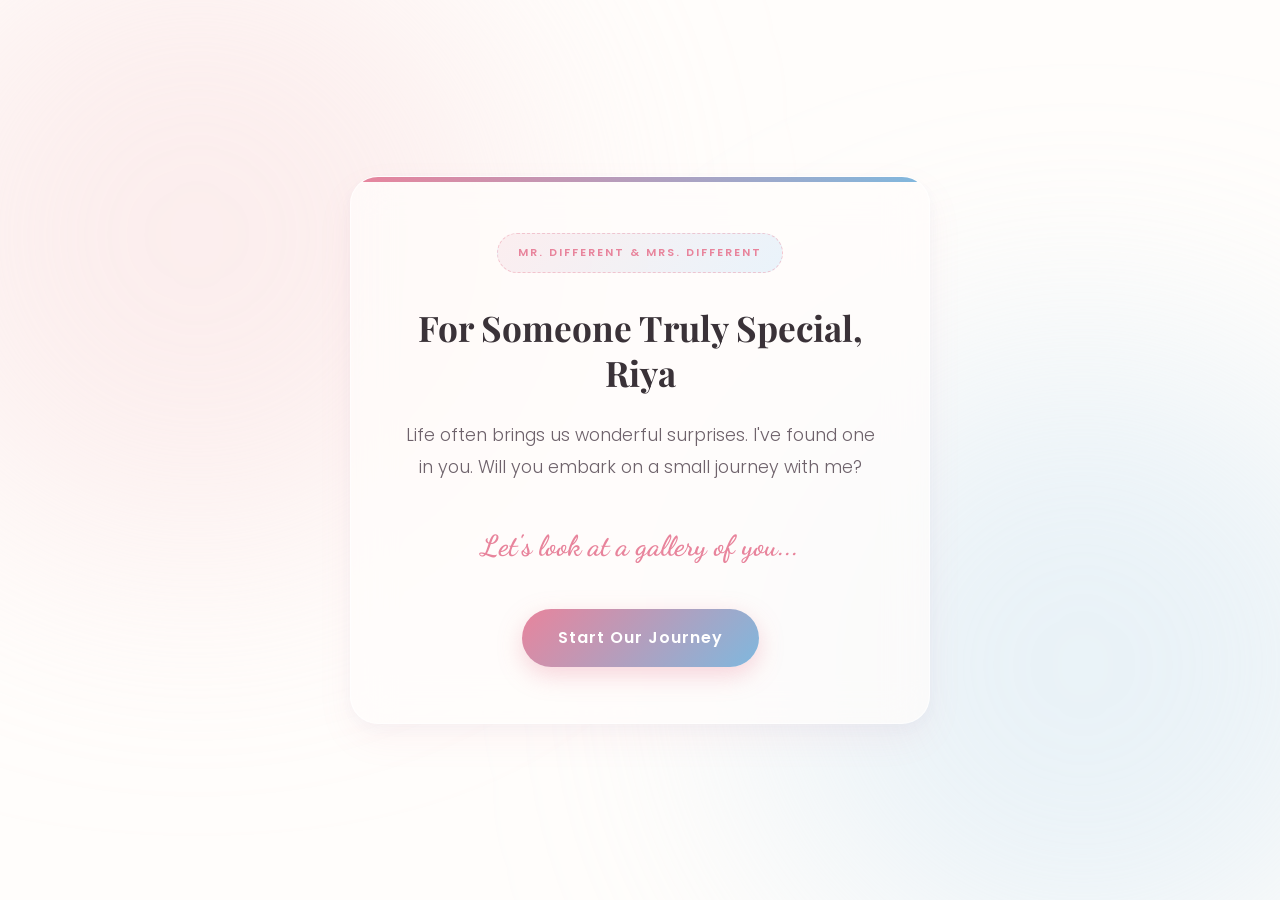
==== page1.html @ c3b597c3 "first commit" ====
<!DOCTYPE html>
<html lang="en">
<head>
  <meta charset="UTF-8">
  <meta name="viewport" content="width=device-width, initial-scale=1.0">
  <meta name="description" content="A special interactive invitation for Riya, Mrs. Different, from Moksh.">
  <title>For Someone Truly Special, Riya</title>
  
  <!-- Fonts -->
  <link rel="preconnect" href="https://fonts.googleapis.com">
  <link rel="preconnect" href="https://fonts.gstatic.com" crossorigin>
  <link href="https://fonts.googleapis.com/css2?family=Dancing+Script:wght@400;700&family=Playfair+Display:ital,wght@0,400..900;1,400..900&family=Poppins:wght@300;400;500;600;700&display=swap" rel="stylesheet">

  <style>
    /* CSS Variables for Cohesive Theme */
    :root {
      --blush-pink: #F7D9DD;
      --pastel-blue: #C9E4F6;
      --warm-white: #FFFDFB;
      --deep-rose: #E8849C;
      --soft-blue: #7FB8DE;
      --text-dark: #3A3238;
      --text-muted: #6E626B;
    }

    /* Core Resets & Styles */
    * {
      box-sizing: border-box;
      margin: 0;
      padding: 0;
    }

    body {
      font-family: 'Poppins', sans-serif;
      background: var(--warm-white);
      color: var(--text-dark);
      min-height: 100vh;
      display: flex;
      justify-content: center;
      align-items: center;
      position: relative;
      overflow-x: hidden;
      padding: 24px;
      line-height: 1.6;
    }

    /* Intertwining Moving Background Blobs */
    .bg-blobs {
      position: fixed;
      top: 0;
      left: 0;
      width: 100vw;
      height: 100vh;
      z-index: -1;
      overflow: hidden;
      background: var(--warm-white);
    }

    .blob {
      position: absolute;
      width: 650px;
      height: 650px;
      border-radius: 50%;
      filter: blur(120px);
      opacity: 0.4;
      pointer-events: none;
      mix-blend-mode: multiply;
    }

    .blob-pink {
      background-color: var(--blush-pink);
      top: -10%;
      left: -10%;
      animation: driftPink 25s ease-in-out infinite alternate;
    }

    .blob-blue {
      background-color: var(--pastel-blue);
      bottom: -10%;
      right: -10%;
      animation: driftBlue 25s ease-in-out infinite alternate;
    }

    @keyframes driftPink {
      0% { transform: translate(0, 0) scale(1); }
      50% { transform: translate(120px, 80px) scale(1.15); }
      100% { transform: translate(60px, -60px) scale(0.9); }
    }

    @keyframes driftBlue {
      0% { transform: translate(0, 0) scale(1); }
      50% { transform: translate(-120px, -80px) scale(0.9); }
      100% { transform: translate(-60px, 60px) scale(1.1); }
    }

    /* Glassmorphic Invitation Card */
    .card {
      background: rgba(255, 253, 251, 0.75);
      backdrop-filter: blur(20px);
      -webkit-backdrop-filter: blur(20px);
      border: 1px solid rgba(255, 255, 255, 0.6);
      border-radius: 28px;
      padding: 56px 48px;
      max-width: 580px;
      width: 100%;
      box-shadow: 
        0 15px 35px rgba(232, 132, 156, 0.08),
        0 5px 15px rgba(127, 184, 222, 0.05);
      text-align: center;
      position: relative;
      overflow: hidden;
    }

    /* Intertwining top ribbon border */
    .card::before {
      content: '';
      position: absolute;
      top: 0;
      left: 0;
      right: 0;
      height: 5px;
      background: linear-gradient(90deg, var(--deep-rose) 0%, var(--soft-blue) 100%);
    }

    /* Badge/Tag */
    .badge-container {
      margin-bottom: 32px;
    }

    .badge {
      font-size: 11px;
      font-weight: 600;
      text-transform: uppercase;
      letter-spacing: 2px;
      background: linear-gradient(135deg, rgba(247, 217, 221, 0.4) 0%, rgba(201, 228, 246, 0.4) 100%);
      color: var(--deep-rose);
      padding: 10px 20px;
      border-radius: 50px;
      border: 1px dashed rgba(232, 132, 156, 0.4);
      display: inline-block;
    }

    /* Typography */
    h1 {
      font-family: 'Playfair Display', serif;
      font-size: 2.2rem;
      color: var(--text-dark);
      margin-bottom: 24px;
      font-weight: 700;
      line-height: 1.3;
    }

    .message-text {
      font-size: 1.1rem;
      color: var(--text-muted);
      margin-bottom: 40px;
      line-height: 1.8;
      font-weight: 300;
    }

    .emotional-accent {
      font-family: 'Dancing Script', cursive;
      font-size: 1.8rem;
      color: var(--deep-rose);
      margin-bottom: 40px;
      font-weight: 700;
    }

    /* Buttons */
    .btn {
      display: inline-block;
      text-decoration: none;
      font-family: 'Poppins', sans-serif;
      font-weight: 600;
      font-size: 1rem;
      letter-spacing: 1px;
      color: white;
      background: linear-gradient(135deg, var(--deep-rose) 0%, var(--soft-blue) 100%);
      padding: 16px 36px;
      border-radius: 50px;
      border: none;
      cursor: pointer;
      box-shadow: 0 8px 25px rgba(232, 132, 156, 0.35);
      transition: all 0.3s cubic-bezier(0.175, 0.885, 0.32, 1.275);
    }

    .btn:hover, .btn:focus {
      transform: translateY(-3px) scale(1.03);
      box-shadow: 0 12px 30px rgba(232, 132, 156, 0.45);
    }

    .btn:active {
      transform: translateY(-1px) scale(1.01);
    }

    /* Keyboard focus ring styling */
    button:focus-visible, a:focus-visible {
      outline: 3px solid var(--deep-rose);
      outline-offset: 4px;
    }

    /* Animations */
    .fade-in {
      opacity: 0;
      transform: translateY(24px);
      animation: fadeInUp 1s cubic-bezier(0.16, 1, 0.3, 1) forwards;
    }

    .delay-1 { animation-delay: 0.2s; }
    .delay-2 { animation-delay: 0.5s; }
    .delay-3 { animation-delay: 0.8s; }
    .delay-4 { animation-delay: 1.1s; }

    @keyframes fadeInUp {
      to {
        opacity: 1;
        transform: translateY(0);
      }
    }

    /* Music Controller Layout */
    .music-controller {
      position: fixed;
      bottom: 24px;
      right: 24px;
      display: flex;
      align-items: center;
      gap: 12px;
      z-index: 1000;
    }

    .music-btn {
      width: 50px;
      height: 50px;
      border-radius: 50%;
      background: rgba(255, 255, 255, 0.85);
      border: 1px solid rgba(232, 132, 156, 0.3);
      box-shadow: 0 4px 15px rgba(232, 132, 156, 0.2);
      cursor: pointer;
      display: flex;
      align-items: center;
      justify-content: center;
      position: relative;
      transition: all 0.3s cubic-bezier(0.175, 0.885, 0.32, 1.275);
    }

    .music-btn:hover {
      transform: scale(1.1);
      box-shadow: 0 6px 20px rgba(232, 132, 156, 0.3);
    }

    .music-icon {
      color: var(--deep-rose);
      transition: opacity 0.3s;
    }

    .eq-container {
      display: none;
      align-items: flex-end;
      justify-content: space-between;
      width: 18px;
      height: 18px;
      position: absolute;
    }

    .eq-bar {
      width: 3px;
      background-color: var(--deep-rose);
      height: 100%;
      transform-origin: bottom;
      border-radius: 1px;
    }

    .music-controller.playing .music-icon {
      display: none;
    }

    .music-controller.playing .eq-container {
      display: flex;
    }

    .music-controller.playing .bar-1 { animation: bounce 0.8s ease-in-out infinite alternate; }
    .music-controller.playing .bar-2 { animation: bounce 1.1s ease-in-out infinite alternate 0.2s; }
    .music-controller.playing .bar-3 { animation: bounce 0.9s ease-in-out infinite alternate 0.4s; }

    @keyframes bounce {
      0% { transform: scaleY(0.2); }
      100% { transform: scaleY(1); }
    }

    .music-tooltip {
      background: rgba(255, 255, 255, 0.9);
      backdrop-filter: blur(5px);
      padding: 8px 14px;
      border-radius: 20px;
      border: 1px solid rgba(232, 132, 156, 0.2);
      box-shadow: 0 4px 12px rgba(0, 0, 0, 0.05);
      pointer-events: none;
      opacity: 0;
      transform: translateX(10px);
      transition: all 0.3s ease;
      white-space: nowrap;
    }

    .music-controller:hover .music-tooltip {
      opacity: 1;
      transform: translateX(0);
    }

    .music-title {
      font-size: 11px;
      font-weight: 600;
      color: var(--text-dark);
      margin: 0;
    }

    .music-artist {
      font-size: 9px;
      color: var(--text-muted);
      margin: 0;
    }

    .music-status {
      font-family: 'Dancing Script', cursive;
      font-size: 12px;
      color: var(--deep-rose);
      display: block;
      margin-top: 2px;
    }

    /* Accessibility: prefers-reduced-motion */
    @media (prefers-reduced-motion: reduce) {
      *, *::before, *::after {
        animation-delay: -1ms !important;
        animation-duration: 1ms !important;
        animation-iteration-count: 1 !important;
        background-attachment: initial !important;
        scroll-behavior: auto !important;
        transition-duration: 0s !important;
        transition-delay: 0s !important;
      }
      .blob {
        animation: none !important;
      }
    }

    /* Responsive */
    @media (max-width: 480px) {
      .card {
        padding: 40px 24px;
      }
      h1 {
        font-size: 1.8rem;
      }
      .message-text {
        font-size: 1rem;
      }
      .emotional-accent {
        font-size: 1.5rem;
      }
    }
  </style>
</head>
<body>

  <!-- Floating background blobs -->
  <div class="bg-blobs">
    <div class="blob blob-pink"></div>
    <div class="blob blob-blue"></div>
  </div>

  <!-- Invitation Card -->
  <main class="card fade-in">
    
    <!-- Mr & Mrs Different Badge -->
    <div class="badge-container fade-in delay-1">
      <span class="badge">Mr. Different & Mrs. Different</span>
    </div>

    <!-- Invitation Heading -->
    <h1 class="fade-in delay-2">For Someone Truly Special, Riya</h1>

    <!-- Custom Invitation Body Copy -->
    <p class="message-text fade-in delay-3">
      Life often brings us wonderful surprises. I've found one in you. Will you embark on a small journey with me?
    </p>

    <!-- Handwritten emotional tagline -->
    <p class="emotional-accent fade-in delay-3">
      Let's look at a gallery of you...
    </p>

    <!-- Navigation Button -->
    <div class="fade-in delay-4">
      <a href="page2.html" class="btn">Start Our Journey</a>
    </div>

  </main>



</body>
</html>
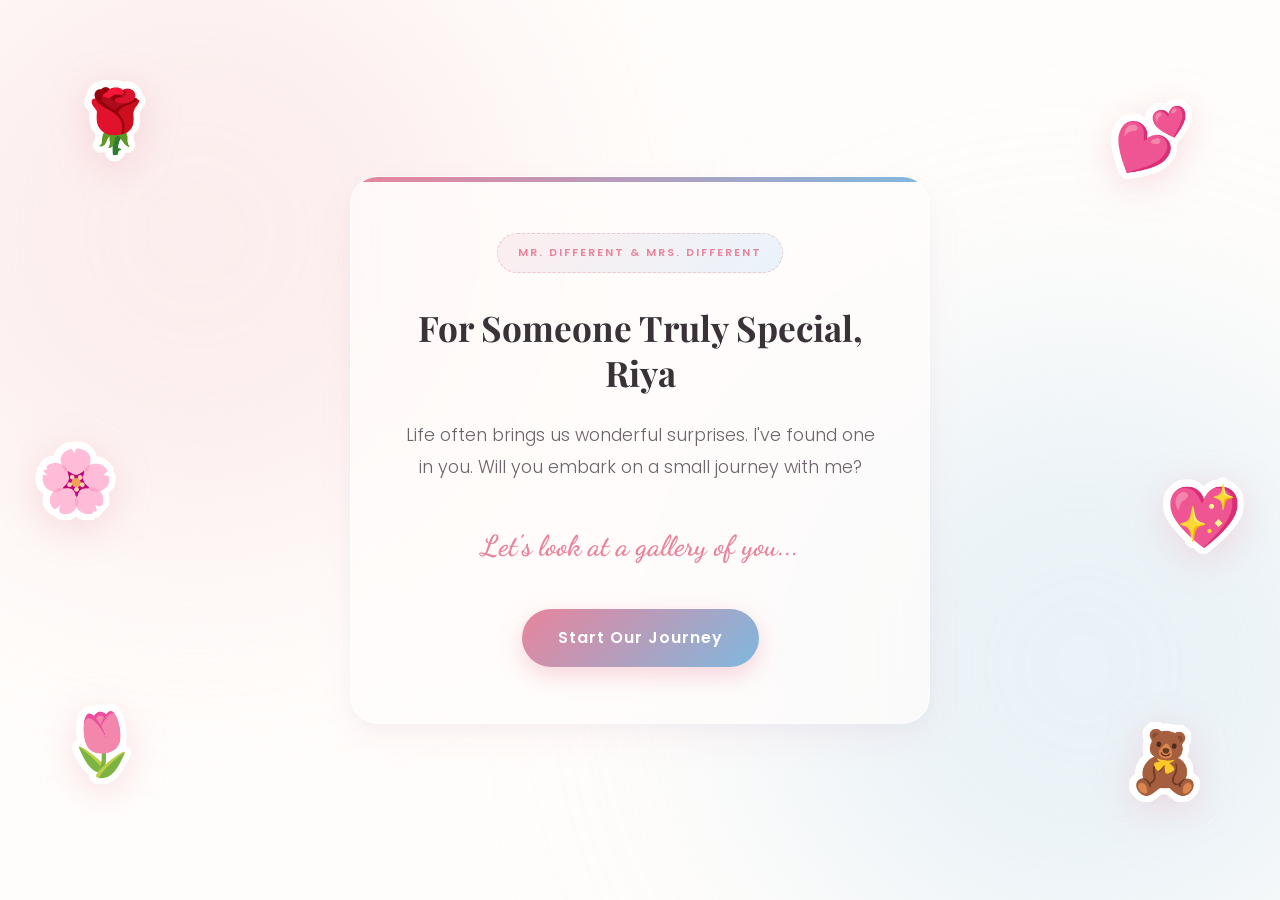
==== commit 40fbb1e2: "romance" ====
--- a/page1.html
+++ b/page1.html
@@ -10,6 +10,7 @@
   <link rel="preconnect" href="https://fonts.googleapis.com">
   <link rel="preconnect" href="https://fonts.gstatic.com" crossorigin>
   <link href="https://fonts.googleapis.com/css2?family=Dancing+Script:wght@400;700&family=Playfair+Display:ital,wght@0,400..900;1,400..900&family=Poppins:wght@300;400;500;600;700&display=swap" rel="stylesheet">
+  <link rel="stylesheet" href="romantic.css">
 
   <style>
     /* CSS Variables for Cohesive Theme */
@@ -399,5 +400,6 @@
 
 
 
+  <script src="romantic.js" defer></script>
 </body>
 </html>
--- a/romantic.css
+++ b/romantic.css
@@ -0,0 +1,170 @@
+/* Container for all romantic background elements */
+#romantic-bg-container {
+  position: fixed;
+  inset: 0;
+  pointer-events: none;
+  z-index: 1;
+  overflow: hidden;
+}
+
+/* Ensure key page content cards are in front of background elements */
+.card, header, .navigation-container, .action-container, .proposal-section, .btn-group {
+  position: relative;
+  z-index: 10;
+}
+
+/* Floating particle styles */
+.romantic-floating-item {
+  position: absolute;
+  bottom: -60px;
+  pointer-events: none;
+  user-select: none;
+  animation: floatUpAndSway linear infinite;
+  opacity: 0;
+  will-change: transform, opacity;
+}
+
+@keyframes floatUpAndSway {
+  0% {
+    transform: translate3d(0, 0, 0) rotate(0deg) scale(0.6);
+    opacity: 0;
+  }
+  10% {
+    opacity: 0.65;
+  }
+  90% {
+    opacity: 0.5;
+  }
+  100% {
+    transform: translate3d(var(--sway-x), -115vh, 0) rotate(var(--rotate-deg)) scale(var(--scale-end));
+    opacity: 0;
+  }
+}
+
+/* Scrapbook sticker styles */
+.romantic-sticker {
+  position: absolute;
+  pointer-events: auto; /* Allow hover and click micro-interactions! */
+  user-select: none;
+  z-index: 2;
+  font-size: clamp(2.2rem, 5vw, 3.8rem);
+  will-change: transform;
+  
+  /* Premium die-cut sticker outline effect */
+  filter: drop-shadow(2.5px 0 0 #fff) 
+          drop-shadow(-2.5px 0 0 #fff) 
+          drop-shadow(0 2.5px 0 #fff) 
+          drop-shadow(0 -2.5px 0 #fff)
+          drop-shadow(2px 2px 0 #fff) 
+          drop-shadow(-2px -2px 0 #fff) 
+          drop-shadow(2px -2px 0 #fff) 
+          drop-shadow(-2px 2px 0 #fff)
+          drop-shadow(0 8px 18px rgba(232, 132, 156, 0.25));
+          
+  animation: stickerBob 6s ease-in-out infinite alternate;
+  transition: transform 0.4s cubic-bezier(0.175, 0.885, 0.32, 1.275), filter 0.4s ease;
+  cursor: pointer;
+}
+
+/* Interactive hover state for stickers */
+.romantic-sticker:hover {
+  transform: scale(1.18) rotate(15deg);
+  filter: drop-shadow(2.5px 0 0 #fff) 
+          drop-shadow(-2.5px 0 0 #fff) 
+          drop-shadow(0 2.5px 0 #fff) 
+          drop-shadow(0 -2.5px 0 #fff)
+          drop-shadow(2px 2px 0 #fff) 
+          drop-shadow(-2px -2px 0 #fff) 
+          drop-shadow(2px -2px 0 #fff) 
+          drop-shadow(-2px 2px 0 #fff)
+          drop-shadow(0 14px 28px rgba(232, 132, 156, 0.42));
+}
+
+@keyframes stickerBob {
+  0% {
+    transform: translateY(0) rotate(var(--base-rotation, 0deg));
+  }
+  100% {
+    transform: translateY(-18px) rotate(calc(var(--base-rotation, 0deg) + var(--bob-rotation, 4deg)));
+  }
+}
+
+/* Positioning for stickers on desktop viewports */
+.sticker-top-left {
+  top: 8%;
+  left: 6%;
+  --base-rotation: -12deg;
+  --bob-rotation: 5deg;
+}
+
+.sticker-top-right {
+  top: 10%;
+  right: 7%;
+  --base-rotation: 15deg;
+  --bob-rotation: -6deg;
+}
+
+.sticker-bottom-left {
+  bottom: 12%;
+  left: 5%;
+  --base-rotation: -8deg;
+  --bob-rotation: 6deg;
+}
+
+.sticker-bottom-right {
+  bottom: 10%;
+  right: 6%;
+  --base-rotation: 18deg;
+  --bob-rotation: -5deg;
+}
+
+/* Extra decorative stickers near the sides for larger screens */
+.sticker-mid-left {
+  top: 48%;
+  left: 3%;
+  --base-rotation: 6deg;
+  --bob-rotation: -4deg;
+}
+
+.sticker-mid-right {
+  top: 52%;
+  right: 3%;
+  --base-rotation: -14deg;
+  --bob-rotation: 6deg;
+}
+
+/* Responsiveness: Adjust positions and sizes on tablet viewports */
+@media (max-width: 1024px) {
+  .romantic-sticker {
+    font-size: 2.2rem;
+  }
+  .sticker-top-left { left: 3%; top: 5%; }
+  .sticker-top-right { right: 3%; top: 6%; }
+  .sticker-bottom-left { left: 3%; bottom: 8%; }
+  .sticker-bottom-right { right: 3%; bottom: 6%; }
+  .sticker-mid-left, .sticker-mid-right {
+    display: none;
+  }
+}
+
+/* Mobile: hide stickers to ensure content readability without overlays */
+@media (max-width: 680px) {
+  .romantic-sticker {
+    display: none;
+  }
+}
+
+/* Accessibility: prefers-reduced-motion support */
+@media (prefers-reduced-motion: reduce) {
+  .romantic-floating-item {
+    animation: none !important;
+    display: none;
+  }
+  .romantic-sticker {
+    animation: none !important;
+    transform: rotate(var(--base-rotation, 0deg)) !important;
+  }
+  .romantic-sticker:hover {
+    transform: scale(1.05) rotate(var(--base-rotation, 0deg)) !important;
+  }
+}
